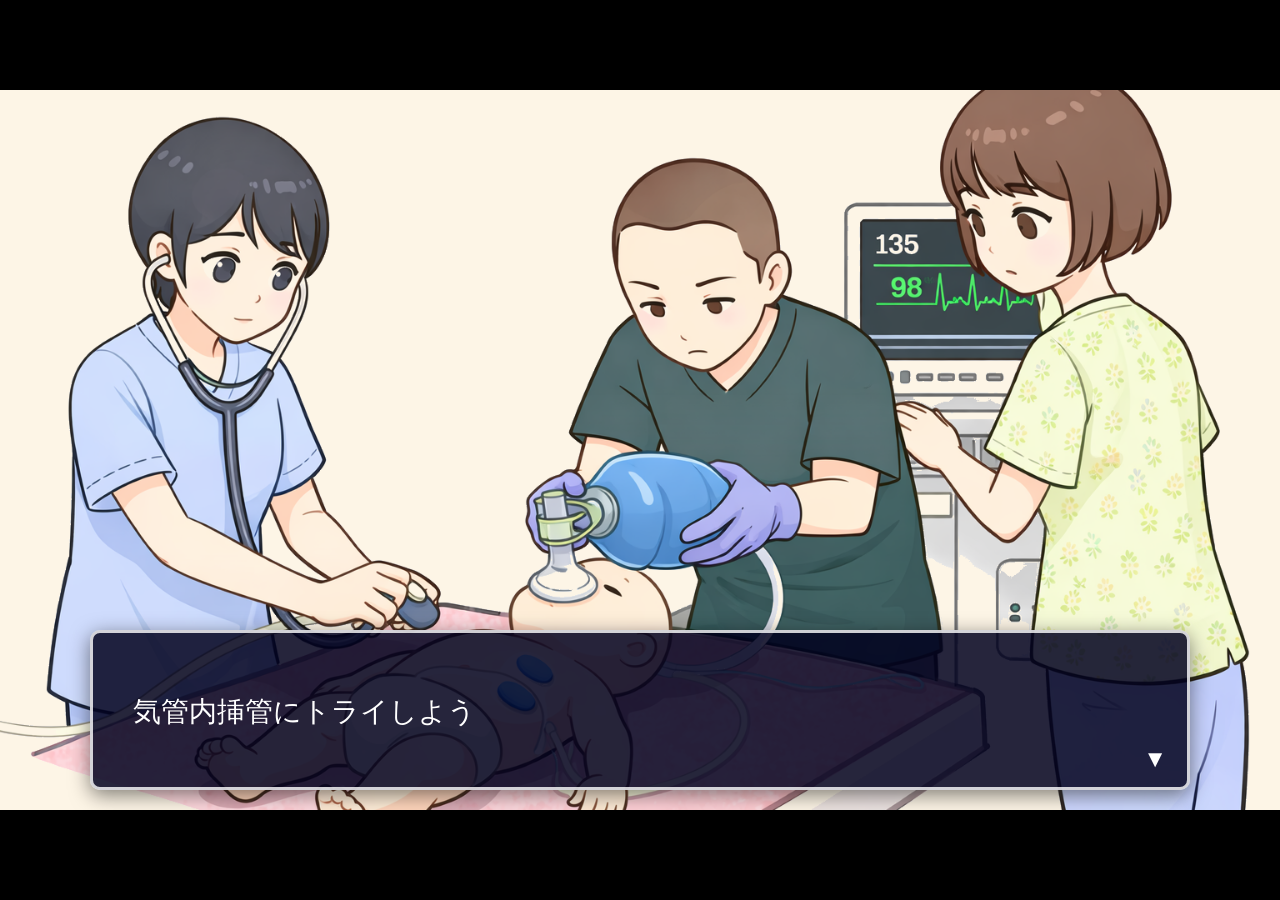
==== index.html @ 4980342a "気管内挿管のミニゲーム 最初のコミットです" ====
<!DOCTYPE html>
<html lang="ja">

<head>
    <meta charset="UTF-8">
    <meta name="viewport" content="width=device-width, initial-scale=1.0">
    <title>挿管ゲーム</title>
    <link rel="stylesheet" href="css/style.css">
</head>

<body>
    <div id="game-container">
        <!-- 背景レイヤー: 全画面表示の画像 -->
        <div id="background-layer">
            <div id="bg-image"></div>
        </div>

        <!-- キャラクタレイヤー: 左下に立ち絵を配置 (1名のみ表示) -->
        <div id="character-layer">
            <div id="active-character" class="standing-character hidden"></div>
        </div>

        <!-- ミニゲームレイヤー: 各種ウィンドウ -->
        <div id="minigame-container" class="hidden">
            <!-- CPAPミニゲーム -->
            <div class="window-box hidden" id="cpap-container">
                <div class="window-title">CPAP</div>
                <div id="cpap-bg">
                    <div id="cpap-mask"></div>
                </div>
                <div id="cpap-controls">
                    <!-- 圧力ゲージ -->
                    <div id="cpap-gauge">
                        <div id="cpap-gauge-target-zone"></div>
                        <div id="cpap-gauge-fill"></div>
                    </div>
                    <!-- 呼吸バッグ -->
                    <div id="cpap-bag"></div>
                </div>
            </div>

            <!-- SpO2ウィンドウ -->
            <div id="spo2-window" class="hidden">
                <div class="spo2-title">SpO2</div>
                <div class="spo2-value"><span id="spo2-number">90</span> %</div>
            </div>

            <!-- 頭部固定ミニゲーム -->
            <div class="window-box" id="head-fix-container">
                <div class="window-title">頭部固定</div>
                <div id="head-fix-bg"></div>
                <!-- ドロップターゲット -->
                <div id="towel-target" class="drop-target hidden"></div>
                <div id="hands-target" class="drop-target hidden"></div>
                <!-- ドラッグアイテム -->
                <div id="head-towel" class="draggable-item hidden"></div>
                <div id="nurse-hands" class="draggable-item hidden"></div>
            </div>

            <!-- 喉頭鏡ミニゲーム -->
            <div class="window-box hidden" id="window1">
                <div class="window-title">操作エリア</div>
                <div id="laryngoscope-area">
                    <div id="laryngoscope-tool" class="draggable-tool"></div>
                </div>
            </div>
            <div class="window-box hidden" id="window2">
                <div class="window-title">声帯ビュー</div>
                <div id="scope-lens">
                    <div id="scope-content" class="blurred"></div>
                </div>
            </div>
        </div>

        <!-- UIレイヤー: 台詞、カットイン、選択肢 -->
        <div id="ui-layer">
            <!-- 選択肢UI -->
            <div id="tool-selection" class="hidden">
                <div class="selection-message">渡す器具を選んでください</div>
                <div class="options-container">
                    <button class="tool-btn" data-tool="suction">吸引チューブ</button>
                    <button class="tool-btn" data-tool="tracheal">気管チューブ</button>
                    <button class="tool-btn" data-tool="bag">流量膨張式バッグ</button>
                </div>
            </div>

            <!-- カットイン表示領域 -->
            <div id="cutin-container" class="hidden">
                <div class="speed-lines"></div>
                <div id="cutin-image"></div>
            </div>

            <!-- 操作ヒント用UI (テストプレイ用) -->
            <div id="hint-panel" class="hidden">
                <span id="hint-text"></span>
            </div>

            <!-- ノベルゲーム風 台詞領域 (画面下部固定) -->
            <div id="dialog-box">
                <p id="dialog-text"></p>
                <div id="dialog-next-indicator" class="hidden">▼</div>
            </div>

            <!-- クリア画面 -->
            <div id="clear-screen" class="hidden">
                <h1>挿管完了！</h1>
                <p>よくできました</p>
                <button id="restart-btn">もう一度</button>
            </div>
        </div>
    </div>

    <!-- スクリプト -->
    <script src="js/ScaleManager.js"></script>
    <script src="js/main.js"></script>
</body>

</html>
---- css/style.css ----
body {
    margin: 0;
    overflow: hidden;
    background: #000;
    display: flex;
    align-items: center;
    justify-content: center;
    width: 100vw;
    height: 100vh;
    font-family: 'Hiragino Kaku Gothic ProN', 'Meiryo', sans-serif;
    user-select: none;
}

#game-container {
    position: relative;
    width: 1280px;
    height: 720px;
    overflow: hidden;
    background: #fdf5e6;
    /* 薄い背景色 */
    /* transform is applied via JS */
}

.hidden {
    display: none !important;
}

/* 背景やキャラクターの配置 */
#background-layer,
#character-layer,
#interaction-layer,
#ui-layer {
    position: absolute;
    width: 100%;
    height: 100%;
    top: 0;
    left: 0;
    pointer-events: none;
    /* 下のレイヤーのクリックを阻害しない */
}

/* 個別要素のポインター操作を許可 */
.character,
.draggable-tool,
.tool-btn,
#dialog-box,
#clear-screen {
    pointer-events: auto;
}

/* --- キャラクタープレースホルダー (立ち絵) --- */
.standing-character {
    position: absolute;
    bottom: -10px;
    /* Text box is bottom: 20px so this allows the character to overlap the text box neatly */
    background-size: contain;
    background-repeat: no-repeat;
    background-position: bottom left;
    transition: opacity 0.3s ease;
    z-index: 5;
    /* 台詞ボックスの後ろか前かは要調整、通常後ろ */
}

/* Character Specific Backgrounds */
.char-takei {
    width: 320px;
    height: 550px;
    left: 40px;
    background-image: url('../assets/img/takei1.png');
}

.char-itoshima {
    width: 380px;
    height: 650px;
    left: 80px;
    background-image: url('../assets/img/itoshima1.png');
}

.char-hatta {
    width: 350px;
    height: 580px;
    left: 20px;
    background-image: url('../assets/img/hatta1.png');
}

/* --- 背景画像 --- */
#bg-image {
    position: absolute;
    width: 100%;
    height: 100%;
    top: 0;
    left: 0;
    background-size: cover;
    background-position: center;
    background-repeat: no-repeat;
}

/* --- ミニゲームコンテナ (window1, window2) --- */
#minigame-container {
    position: absolute;
    top: 50px;
    left: 50%;
    transform: translateX(-50%);
    display: flex;
    gap: 40px;
    z-index: 15;
}

.window-box {
    width: 400px;
    height: 400px;
    background: #000;
    border: 6px solid #444;
    border-radius: 12px;
    box-shadow: 0 10px 30px rgba(0, 0, 0, 0.5), inset 0 0 30px rgba(0, 0, 0, 0.8);
    display: flex;
    flex-direction: column;
    align-items: center;
    position: relative;
    overflow: hidden;
}

.window-title {
    width: 100%;
    background: #444;
    color: #fff;
    text-align: center;
    font-size: 16px;
    padding: 5px 0;
    font-weight: bold;
    z-index: 5;
}

/* Window 1: 操作エリア */
#laryngoscope-area {
    position: relative;
    width: 100%;
    height: 100%;
}

#laryngoscope-tool {
    position: absolute;
    width: 120px;
    height: 120px;
    left: 140px;
    top: 140px;
    background-image: url('../assets/img/image.png');
    /* 指定された画像 */
    background-size: contain;
    background-repeat: no-repeat;
    background-position: center;
    cursor: grab;
    z-index: 2;
}

#laryngoscope-tool:active {
    cursor: grabbing;
}

/* Window 2: スコープ表示 */
#scope-lens {
    position: relative;
    width: 100%;
    height: 100%;
    overflow: hidden;
}

/* 十字線のオーバーレイ */
#scope-lens::after {
    content: '';
    position: absolute;
    top: 0;
    left: 0;
    right: 0;
    bottom: 0;
    background:
        linear-gradient(rgba(0, 255, 0, 0.4) 1px, transparent 1px) center / 100% 1px no-repeat,
        linear-gradient(90deg, rgba(0, 255, 0, 0.4) 1px, transparent 1px) center / 1px 100% no-repeat;
    pointer-events: none;
    z-index: 2;
}

#scope-content {
    position: absolute;
    /* 元の画像より大きくしてスライドマージンを確保 */
    width: 800px;
    height: 800px;
    top: -200px;
    left: -200px;
    background-image: url('../assets/img/vocal_cords.png');
    background-size: cover;
    background-position: center;
    transition: transform 0.1s ease-out, filter 0.5s ease;
}

#scope-content.blurred {
    filter: blur(8px) brightness(0.7);
}

/* --- テストプレイ用ヒントパネル --- */
#hint-panel {
    position: absolute;
    bottom: 20px;
    left: 20px;
    background: rgba(255, 255, 255, 0.95);
    border-left: 8px solid #ff9800;
    padding: 15px 25px;
    border-radius: 8px;
    box-shadow: 0 4px 15px rgba(0, 0, 0, 0.4);
    z-index: 100;
    max-width: 800px;
    font-size: 20px;
    font-weight: bold;
    color: #333;
    pointer-events: none;
    /* クリックを邪魔しない */
    animation: hintPulse 2s infinite ease-in-out;
}

@keyframes hintPulse {
    0% {
        transform: scale(1);
        box-shadow: 0 4px 15px rgba(0, 0, 0, 0.4);
    }

    50% {
        transform: scale(1.02);
        box-shadow: 0 8px 20px rgba(255, 152, 0, 0.6);
    }

    100% {
        transform: scale(1);
        box-shadow: 0 4px 15px rgba(0, 0, 0, 0.4);
    }
}

/* --- UI レイヤー --- */
#ui-layer {
    z-index: 20;
}

/* --- ノベルゲーム風 台詞ボックス --- */
#dialog-box {
    position: absolute;
    bottom: 20px;
    left: 50%;
    transform: translateX(-50%);
    width: 1100px;
    /* 大半の画面幅を占める */
    height: 160px;
    background: rgba(0, 0, 30, 0.85);
    /* 濃い紺色 */
    border: 3px solid rgba(255, 255, 255, 0.8);
    border-radius: 10px;
    color: #fff;
    font-size: 28px;
    line-height: 1.5;
    padding: 30px 40px;
    box-sizing: border-box;
    display: flex;
    align-items: flex-start;
    cursor: pointer;
    box-shadow: 0 5px 20px rgba(0, 0, 0, 0.5);
    z-index: 30;
    /* キャラクター絵等より手前 */
}

#dialog-next-indicator {
    position: absolute;
    bottom: 10px;
    right: 20px;
    font-size: 24px;
    animation: bounce 1s infinite alternate;
}

@keyframes bounce {
    0% {
        transform: translateY(0);
    }

    100% {
        transform: translateY(-10px);
    }
}

/* --- カットイン表現 --- */
#cutin-container {
    position: absolute;
    top: 0;
    left: -100%;
    /* 初期位置画面外 */
    width: 100%;
    height: 100%;
    transition: left 0.4s cubic-bezier(0.175, 0.885, 0.32, 1);
    z-index: 25;
    /* 全画面透過なので背景色は不要 */
    pointer-events: none;
}

#cutin-container.active {
    left: 0;
}

#cutin-image {
    width: 100%;
    height: 100%;
    background-size: contain;
    background-repeat: no-repeat;
    background-position: bottom right;
    /* 透過カットインが右下あたりに大きく出るように調整 */
}

/* --- 選択UI --- */
#tool-selection {
    position: absolute;
    top: 50%;
    left: 50%;
    transform: translate(-50%, -50%);
    background: rgba(255, 255, 255, 0.95);
    padding: 40px;
    border-radius: 16px;
    box-shadow: 0 10px 30px rgba(0, 0, 0, 0.3);
    text-align: center;
}

.selection-message {
    font-size: 32px;
    font-weight: bold;
    margin-bottom: 30px;
    color: #333;
}

.options-container {
    display: flex;
    gap: 30px;
    /* 余白を大きめに */
    justify-content: center;
}

.tool-btn {
    width: 220px;
    height: 280px;
    padding: 10px;
    font-size: 20px;
    font-weight: bold;
    color: #fff;
    background-color: #007bff;
    background-size: contain;
    background-repeat: no-repeat;
    background-position: center 20px;
    border: 4px solid #fff;
    border-radius: 12px;
    cursor: pointer;
    transition: transform 0.1s, box-shadow 0.2s;
    display: flex;
    align-items: flex-end;
    /* テキストを下部に配置 */
    justify-content: center;
    box-sizing: border-box;
    box-shadow: 0 4px 10px rgba(0, 0, 0, 0.2);
    text-shadow: 1px 1px 2px rgba(0, 0, 0, 0.8);
}

.tool-btn[data-tool="suction"] {
    background-image: url('../assets/img/suction_tube.png');
}

.tool-btn[data-tool="tracheal"] {
    background-image: url('../assets/img/tracheal_tube.png');
}

.tool-btn[data-tool="bag"] {
    background-image: url('../assets/img/bag_valve_mask.png');
}

.tool-btn:hover {
    box-shadow: 0 8px 20px rgba(0, 0, 0, 0.4);
    transform: scale(1.05);
}

.tool-btn:hover {
    background: #0056b3;
    transform: scale(1.05);
}

.tool-btn:active {
    transform: scale(0.95);
}

.tool-btn.wrong-choice {
    background: #dc3545;
    animation: shake 0.4s;
}

@keyframes shake {
    0% {
        transform: translateX(0);
    }

    25% {
        transform: translateX(-10px);
    }

    50% {
        transform: translateX(10px);
    }

    75% {
        transform: translateX(-10px);
    }

    100% {
        transform: translateX(0);
    }
}

/* --- クリア画面 --- */
#clear-screen {
    position: absolute;
    inset: 0;
    background: rgba(255, 255, 255, 0.9);
    display: flex;
    flex-direction: column;
    align-items: center;
    justify-content: center;
    z-index: 50;
}

#clear-screen h1 {
    font-size: 80px;
    color: #e00;
    text-shadow: 2px 2px 4px rgba(0, 0, 0, 0.2);
    margin-bottom: 20px;
}

#clear-screen p {
    font-size: 40px;
    margin-bottom: 50px;
}

#restart-btn {
    padding: 20px 40px;
    font-size: 32px;
    background: #28a745;
    color: white;
    border: none;
    border-radius: 12px;
    cursor: pointer;
}

/* --- 頭部固定ミニゲーム --- */
#head-fix-container {
    width: 600px;
    height: 600px;
    margin: 0 auto;
}

#head-fix-bg {
    position: absolute;
    width: 100%;
    height: calc(100% - 30px);
    /* window-titleの分を引く */
    top: 30px;
    left: 0;
    background-image: url('../assets/img/baby_head_sideview.png');
    background-size: cover;
    background-position: center;
    background-repeat: no-repeat;
    transition: transform 0.5s ease;
}

/* 背屈完了時のアニメーションクラス */
#head-fix-bg.extended {
    transform: rotate(15deg) translateY(-20px);
}

/* タオル移動時のハイライト（明滅） */
.golden-highlight {
    box-shadow: 0 0 15px 5px gold;
    animation: goldPulse 1.5s infinite alternate;
    border-radius: 8px;
    /* 丸みをつける */
}

@keyframes goldPulse {
    0% {
        box-shadow: 0 0 15px 5px gold;
    }

    100% {
        box-shadow: 0 0 25px 10px gold;
    }
}

/* ドラッグアイテム共通 */
.draggable-item {
    position: absolute;
    background-size: contain;
    background-repeat: no-repeat;
    background-position: center;
    cursor: grab;
    z-index: 10;
}

.draggable-item:active {
    cursor: grabbing;
}

#head-towel {
    width: 200px;
    height: 100px;
    background-image: url('../assets/img/towel_for_head.png');
    top: 250px;
    /* 顔付近の初期配置 */
    left: 200px;
}

#nurse-hands {
    width: 240px;
    height: 240px;
    background-image: url('../assets/img/nurse_hands.png');
    bottom: 20px;
    right: 20px;
}

/* ドロップターゲット（開発時の確認用、通常は隠すがデバッグ時はボーダーをつけると便利） */
.drop-target {
    position: absolute;
    /* border: 2px dashed rgba(255, 0, 0, 0.5); */
    pointer-events: none;
    z-index: 5;
}

#towel-target {
    width: 180px;
    height: 80px;
    top: 450px;
    /* 側面図の肩・首の下あたりに調整 */
    left: 260px;
}

#hands-target {
    width: 220px;
    height: 180px;
    top: 250px;
    /* 側面図の頭・顔のあたりに調整 */
    left: 100px;
}

/* 固定完了後の表示（ドラッグできなくする） */
.draggable-item.locked {
    pointer-events: none;
    cursor: default;
    filter: brightness(0.9);
}

/* --- CPAPミニゲーム --- */
#cpap-container {
    width: 600px;
    height: 600px;
    margin: 0 auto;
}

#cpap-bg {
    position: absolute;
    width: 100%;
    height: calc(100% - 30px);
    top: 30px;
    left: 0;
    background-image: url('../assets/img/baby_head_topdown.png');
    background-size: cover;
    background-position: center;
    background-repeat: no-repeat;
}

#cpap-mask {
    position: absolute;
    width: 200px;
    height: 200px;
    background-image: url('../assets/img/cpap_mask.png');
    background-size: contain;
    background-repeat: no-repeat;
    top: 150px;
    left: 170px;
    pointer-events: none;
}

#cpap-controls {
    position: absolute;
    right: 20px;
    bottom: 30px;
    display: flex;
    align-items: flex-end;
    gap: 20px;
}

/* 圧力ゲージ */
#cpap-gauge {
    width: 40px;
    height: 350px;
    background-color: #333;
    border: 2px solid #555;
    border-radius: 10px;
    position: relative;
    overflow: hidden;
}

#cpap-gauge-target-zone {
    position: absolute;
    width: 100%;
    height: 50%;
    /* 3-8の範囲 (5 / 10 = 50%) */
    bottom: 30%;
    /* 3の開始位置 (3 / 10 = 30%) */
    background-color: rgba(0, 255, 0, 0.2);
    border-top: 1px dashed rgba(255, 255, 255, 0.5);
    border-bottom: 1px dashed rgba(255, 255, 255, 0.5);
    z-index: 1;
}

#cpap-gauge-fill {
    position: absolute;
    bottom: 0;
    left: 0;
    width: 100%;
    height: 0%;
    /* JSで制御 */
    background-color: yellow;
    /* 初期色、JSで緑などに変更 */
    transition: height 0.1s linear, background-color 0.2s;
    z-index: 2;
}

/* 呼吸バッグ */
#cpap-bag {
    width: 150px;
    height: 150px;
    background-image: url('../assets/img/resuscitator_bag.png');
    background-size: contain;
    background-repeat: no-repeat;
    background-position: bottom right;
    cursor: pointer;
    transition: transform 0.1s;
}

#cpap-bag:active,
#cpap-bag.active-press {
    transform: scale(0.9);
}

/* SpO2ウィンドウ */
#spo2-window {
    position: absolute;
    top: 20px;
    right: 20px;
    width: 120px;
    background: rgba(0, 0, 0, 0.8);
    color: #0f0;
    border: 2px solid #333;
    border-radius: 8px;
    padding: 10px;
    text-align: center;
    font-family: monospace;
    z-index: 200;
}

.spo2-title {
    font-size: 14px;
    color: #aaa;
    margin-bottom: 5px;
}

.spo2-value {
    font-size: 32px;
    font-weight: bold;
}
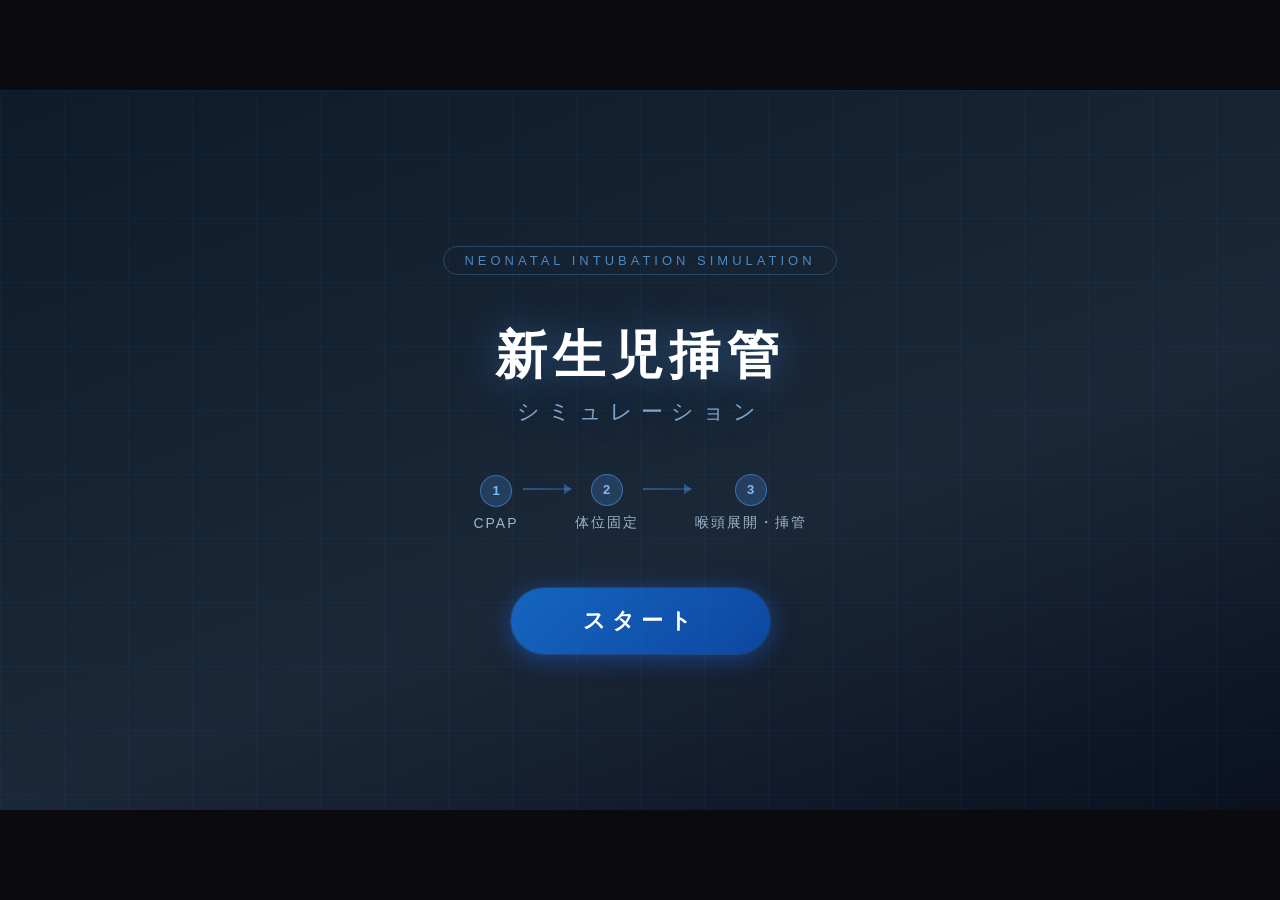
==== commit d3ff358d: "大幅に変更しました" ====
--- a/index.html
+++ b/index.html
@@ -1,118 +1,184 @@
 <!DOCTYPE html>
 <html lang="ja">
-
 <head>
     <meta charset="UTF-8">
     <meta name="viewport" content="width=device-width, initial-scale=1.0">
-    <title>挿管ゲーム</title>
-    <link rel="stylesheet" href="css/style.css">
+    <title>新生児挿管シミュレーション</title>
+    <style>
+        * { margin: 0; padding: 0; box-sizing: border-box; }
+
+        body {
+            background: #0a0a0f;
+            display: flex;
+            align-items: center;
+            justify-content: center;
+            width: 100vw;
+            height: 100vh;
+            font-family: 'Hiragino Kaku Gothic ProN', 'Meiryo', sans-serif;
+            overflow: hidden;
+        }
+
+        #title-screen {
+            position: relative;
+            width: 1280px;
+            height: 720px;
+            background: linear-gradient(160deg, #0d1b2a 0%, #1b2838 60%, #0a1020 100%);
+            display: flex;
+            flex-direction: column;
+            align-items: center;
+            justify-content: center;
+            gap: 48px;
+            overflow: hidden;
+        }
+
+        /* 背景グリッド装飾 */
+        #title-screen::before {
+            content: '';
+            position: absolute;
+            inset: 0;
+            pointer-events: none;
+            background-image:
+                linear-gradient(rgba(80,160,255,0.04) 1px, transparent 1px),
+                linear-gradient(90deg, rgba(80,160,255,0.04) 1px, transparent 1px);
+            background-size: 64px 64px;
+        }
+
+        .title-badge {
+            font-size: 13px;
+            letter-spacing: 4px;
+            color: rgba(100,180,255,0.7);
+            text-transform: uppercase;
+            border: 1px solid rgba(100,180,255,0.25);
+            padding: 6px 20px;
+            border-radius: 20px;
+        }
+
+        h1 {
+            font-size: 52px;
+            font-weight: 900;
+            color: #fff;
+            letter-spacing: 6px;
+            text-shadow: 0 0 40px rgba(80,160,255,0.4);
+            text-align: center;
+            line-height: 1.25;
+        }
+
+        h1 span {
+            display: block;
+            font-size: 22px;
+            font-weight: 400;
+            color: rgba(160,210,255,0.75);
+            letter-spacing: 8px;
+            margin-top: 10px;
+        }
+
+        .flow-bar {
+            display: flex;
+            align-items: center;
+            gap: 0;
+        }
+
+        .flow-step {
+            display: flex;
+            flex-direction: column;
+            align-items: center;
+            gap: 8px;
+        }
+
+        .flow-step .num {
+            width: 32px;
+            height: 32px;
+            border-radius: 50%;
+            background: rgba(80,160,255,0.2);
+            border: 1.5px solid rgba(80,160,255,0.5);
+            color: rgba(140,200,255,0.9);
+            font-size: 13px;
+            font-weight: bold;
+            display: flex;
+            align-items: center;
+            justify-content: center;
+        }
+
+        .flow-step .label {
+            font-size: 14px;
+            color: rgba(200,230,255,0.75);
+            letter-spacing: 2px;
+            white-space: nowrap;
+        }
+
+        .flow-arrow {
+            width: 48px;
+            height: 2px;
+            background: linear-gradient(to right, rgba(80,160,255,0.4), rgba(80,160,255,0.2));
+            margin: 0 4px;
+            margin-bottom: 28px;
+            position: relative;
+        }
+
+        .flow-arrow::after {
+            content: '';
+            position: absolute;
+            right: -1px;
+            top: -4px;
+            border-top: 5px solid transparent;
+            border-bottom: 5px solid transparent;
+            border-left: 8px solid rgba(80,160,255,0.4);
+        }
+
+        #start-btn {
+            margin-top: 8px;
+            padding: 18px 72px;
+            font-size: 22px;
+            font-weight: bold;
+            letter-spacing: 6px;
+            color: #fff;
+            background: linear-gradient(135deg, #1565c0, #0d47a1);
+            border: none;
+            border-radius: 50px;
+            cursor: pointer;
+            box-shadow: 0 4px 24px rgba(30,100,220,0.5), 0 0 0 1px rgba(80,160,255,0.2);
+            transition: transform 0.15s, box-shadow 0.15s;
+        }
+
+        #start-btn:hover {
+            transform: translateY(-2px) scale(1.03);
+            box-shadow: 0 8px 36px rgba(30,100,220,0.7), 0 0 0 1px rgba(80,160,255,0.4);
+        }
+
+        #start-btn:active {
+            transform: translateY(0) scale(0.99);
+        }
+    </style>
 </head>
+<body>
+    <div id="title-screen">
+        <div class="title-badge">Neonatal Intubation Simulation</div>
 
-<body>
-    <div id="game-container">
-        <!-- 背景レイヤー: 全画面表示の画像 -->
-        <div id="background-layer">
-            <div id="bg-image"></div>
-        </div>
+        <h1>
+            新生児挿管
+            <span>シミュレーション</span>
+        </h1>
 
-        <!-- キャラクタレイヤー: 左下に立ち絵を配置 (1名のみ表示) -->
-        <div id="character-layer">
-            <div id="active-character" class="standing-character hidden"></div>
-        </div>
-
-        <!-- ミニゲームレイヤー: 各種ウィンドウ -->
-        <div id="minigame-container" class="hidden">
-            <!-- CPAPミニゲーム -->
-            <div class="window-box hidden" id="cpap-container">
-                <div class="window-title">CPAP</div>
-                <div id="cpap-bg">
-                    <div id="cpap-mask"></div>
-                </div>
-                <div id="cpap-controls">
-                    <!-- 圧力ゲージ -->
-                    <div id="cpap-gauge">
-                        <div id="cpap-gauge-target-zone"></div>
-                        <div id="cpap-gauge-fill"></div>
-                    </div>
-                    <!-- 呼吸バッグ -->
-                    <div id="cpap-bag"></div>
-                </div>
+        <div class="flow-bar">
+            <div class="flow-step">
+                <div class="num">1</div>
+                <div class="label">CPAP</div>
             </div>
-
-            <!-- SpO2ウィンドウ -->
-            <div id="spo2-window" class="hidden">
-                <div class="spo2-title">SpO2</div>
-                <div class="spo2-value"><span id="spo2-number">90</span> %</div>
+            <div class="flow-arrow"></div>
+            <div class="flow-step">
+                <div class="num">2</div>
+                <div class="label">体位固定</div>
             </div>
-
-            <!-- 頭部固定ミニゲーム -->
-            <div class="window-box" id="head-fix-container">
-                <div class="window-title">頭部固定</div>
-                <div id="head-fix-bg"></div>
-                <!-- ドロップターゲット -->
-                <div id="towel-target" class="drop-target hidden"></div>
-                <div id="hands-target" class="drop-target hidden"></div>
-                <!-- ドラッグアイテム -->
-                <div id="head-towel" class="draggable-item hidden"></div>
-                <div id="nurse-hands" class="draggable-item hidden"></div>
-            </div>
-
-            <!-- 喉頭鏡ミニゲーム -->
-            <div class="window-box hidden" id="window1">
-                <div class="window-title">操作エリア</div>
-                <div id="laryngoscope-area">
-                    <div id="laryngoscope-tool" class="draggable-tool"></div>
-                </div>
-            </div>
-            <div class="window-box hidden" id="window2">
-                <div class="window-title">声帯ビュー</div>
-                <div id="scope-lens">
-                    <div id="scope-content" class="blurred"></div>
-                </div>
+            <div class="flow-arrow"></div>
+            <div class="flow-step">
+                <div class="num">3</div>
+                <div class="label">喉頭展開・挿管</div>
             </div>
         </div>
 
-        <!-- UIレイヤー: 台詞、カットイン、選択肢 -->
-        <div id="ui-layer">
-            <!-- 選択肢UI -->
-            <div id="tool-selection" class="hidden">
-                <div class="selection-message">渡す器具を選んでください</div>
-                <div class="options-container">
-                    <button class="tool-btn" data-tool="suction">吸引チューブ</button>
-                    <button class="tool-btn" data-tool="tracheal">気管チューブ</button>
-                    <button class="tool-btn" data-tool="bag">流量膨張式バッグ</button>
-                </div>
-            </div>
-
-            <!-- カットイン表示領域 -->
-            <div id="cutin-container" class="hidden">
-                <div class="speed-lines"></div>
-                <div id="cutin-image"></div>
-            </div>
-
-            <!-- 操作ヒント用UI (テストプレイ用) -->
-            <div id="hint-panel" class="hidden">
-                <span id="hint-text"></span>
-            </div>
-
-            <!-- ノベルゲーム風 台詞領域 (画面下部固定) -->
-            <div id="dialog-box">
-                <p id="dialog-text"></p>
-                <div id="dialog-next-indicator" class="hidden">▼</div>
-            </div>
-
-            <!-- クリア画面 -->
-            <div id="clear-screen" class="hidden">
-                <h1>挿管完了！</h1>
-                <p>よくできました</p>
-                <button id="restart-btn">もう一度</button>
-            </div>
-        </div>
+        <button id="start-btn" onclick="window.location.href='cpap/index.html'">
+            スタート
+        </button>
     </div>
-
-    <!-- スクリプト -->
-    <script src="js/ScaleManager.js"></script>
-    <script src="js/main.js"></script>
 </body>
-
-</html>+</html>
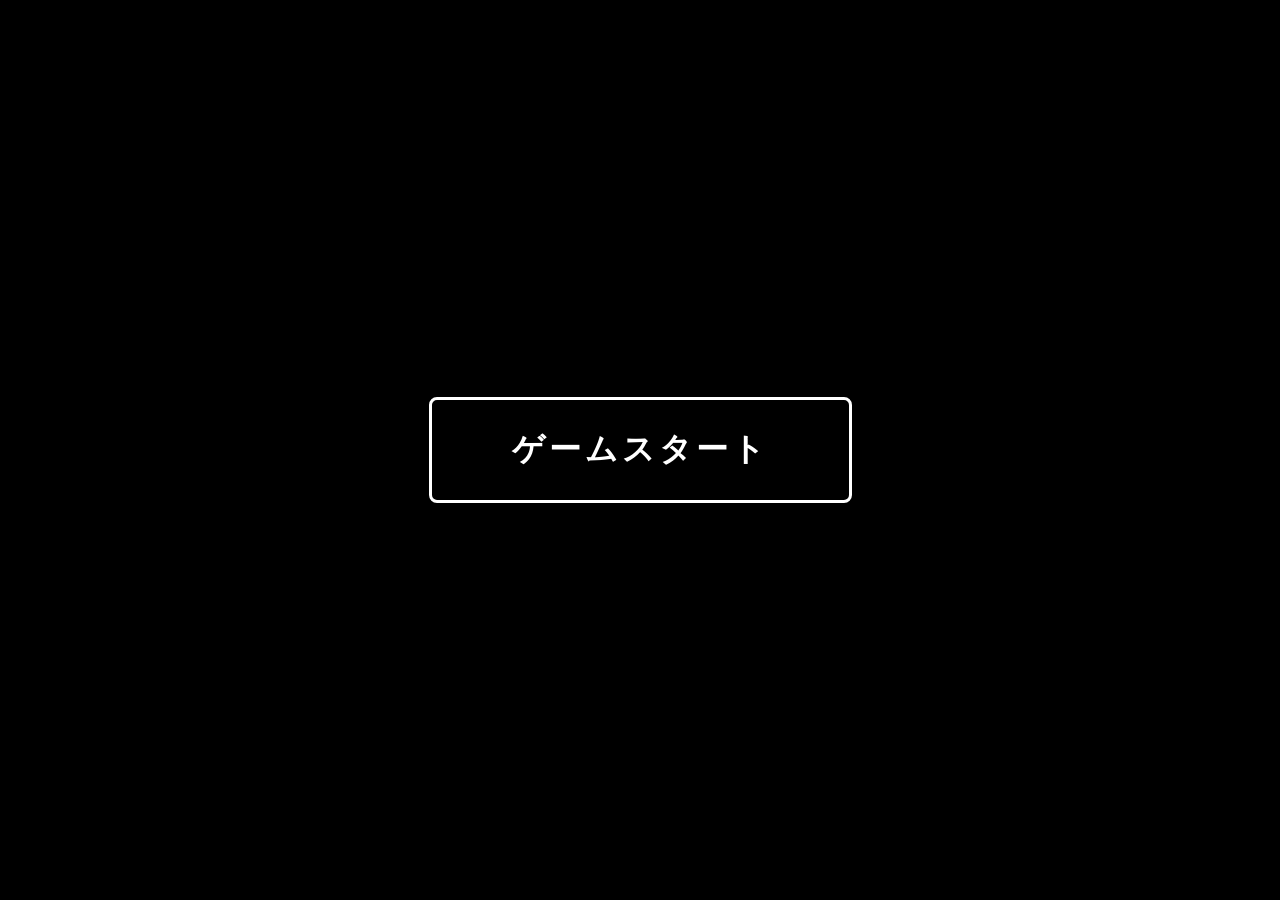
==== commit b5ea9a27: "素材を大幅に変更しました" ====
--- a/index.html
+++ b/index.html
@@ -6,179 +6,40 @@
     <title>新生児挿管シミュレーション</title>
     <style>
         * { margin: 0; padding: 0; box-sizing: border-box; }
-
         body {
-            background: #0a0a0f;
+            background: #000;
             display: flex;
+            justify-content: center;
             align-items: center;
-            justify-content: center;
-            width: 100vw;
             height: 100vh;
-            font-family: 'Hiragino Kaku Gothic ProN', 'Meiryo', sans-serif;
-            overflow: hidden;
+            font-family: 'Hiragino Kaku Gothic ProN', 'Noto Sans JP', sans-serif;
         }
-
-        #title-screen {
-            position: relative;
-            width: 1280px;
-            height: 720px;
-            background: linear-gradient(160deg, #0d1b2a 0%, #1b2838 60%, #0a1020 100%);
-            display: flex;
-            flex-direction: column;
-            align-items: center;
-            justify-content: center;
-            gap: 48px;
-            overflow: hidden;
+        #start-btn {
+            padding: 28px 80px;
+            font-size: 32px;
+            font-weight: bold;
+            color: #fff;
+            background: transparent;
+            border: 3px solid #fff;
+            border-radius: 8px;
+            cursor: pointer;
+            letter-spacing: 4px;
+            transition: background 0.2s, color 0.2s;
         }
-
-        /* 背景グリッド装飾 */
-        #title-screen::before {
-            content: '';
-            position: absolute;
-            inset: 0;
-            pointer-events: none;
-            background-image:
-                linear-gradient(rgba(80,160,255,0.04) 1px, transparent 1px),
-                linear-gradient(90deg, rgba(80,160,255,0.04) 1px, transparent 1px);
-            background-size: 64px 64px;
-        }
-
-        .title-badge {
-            font-size: 13px;
-            letter-spacing: 4px;
-            color: rgba(100,180,255,0.7);
-            text-transform: uppercase;
-            border: 1px solid rgba(100,180,255,0.25);
-            padding: 6px 20px;
-            border-radius: 20px;
-        }
-
-        h1 {
-            font-size: 52px;
-            font-weight: 900;
-            color: #fff;
-            letter-spacing: 6px;
-            text-shadow: 0 0 40px rgba(80,160,255,0.4);
-            text-align: center;
-            line-height: 1.25;
-        }
-
-        h1 span {
-            display: block;
-            font-size: 22px;
-            font-weight: 400;
-            color: rgba(160,210,255,0.75);
-            letter-spacing: 8px;
-            margin-top: 10px;
-        }
-
-        .flow-bar {
-            display: flex;
-            align-items: center;
-            gap: 0;
-        }
-
-        .flow-step {
-            display: flex;
-            flex-direction: column;
-            align-items: center;
-            gap: 8px;
-        }
-
-        .flow-step .num {
-            width: 32px;
-            height: 32px;
-            border-radius: 50%;
-            background: rgba(80,160,255,0.2);
-            border: 1.5px solid rgba(80,160,255,0.5);
-            color: rgba(140,200,255,0.9);
-            font-size: 13px;
-            font-weight: bold;
-            display: flex;
-            align-items: center;
-            justify-content: center;
-        }
-
-        .flow-step .label {
-            font-size: 14px;
-            color: rgba(200,230,255,0.75);
-            letter-spacing: 2px;
-            white-space: nowrap;
-        }
-
-        .flow-arrow {
-            width: 48px;
-            height: 2px;
-            background: linear-gradient(to right, rgba(80,160,255,0.4), rgba(80,160,255,0.2));
-            margin: 0 4px;
-            margin-bottom: 28px;
-            position: relative;
-        }
-
-        .flow-arrow::after {
-            content: '';
-            position: absolute;
-            right: -1px;
-            top: -4px;
-            border-top: 5px solid transparent;
-            border-bottom: 5px solid transparent;
-            border-left: 8px solid rgba(80,160,255,0.4);
-        }
-
-        #start-btn {
-            margin-top: 8px;
-            padding: 18px 72px;
-            font-size: 22px;
-            font-weight: bold;
-            letter-spacing: 6px;
-            color: #fff;
-            background: linear-gradient(135deg, #1565c0, #0d47a1);
-            border: none;
-            border-radius: 50px;
-            cursor: pointer;
-            box-shadow: 0 4px 24px rgba(30,100,220,0.5), 0 0 0 1px rgba(80,160,255,0.2);
-            transition: transform 0.15s, box-shadow 0.15s;
-        }
-
         #start-btn:hover {
-            transform: translateY(-2px) scale(1.03);
-            box-shadow: 0 8px 36px rgba(30,100,220,0.7), 0 0 0 1px rgba(80,160,255,0.4);
-        }
-
-        #start-btn:active {
-            transform: translateY(0) scale(0.99);
+            background: rgba(255,255,255,0.15);
         }
     </style>
 </head>
 <body>
-    <div id="title-screen">
-        <div class="title-badge">Neonatal Intubation Simulation</div>
+    <button id="start-btn">ゲームスタート</button>
 
-        <h1>
-            新生児挿管
-            <span>シミュレーション</span>
-        </h1>
-
-        <div class="flow-bar">
-            <div class="flow-step">
-                <div class="num">1</div>
-                <div class="label">CPAP</div>
-            </div>
-            <div class="flow-arrow"></div>
-            <div class="flow-step">
-                <div class="num">2</div>
-                <div class="label">体位固定</div>
-            </div>
-            <div class="flow-arrow"></div>
-            <div class="flow-step">
-                <div class="num">3</div>
-                <div class="label">喉頭展開・挿管</div>
-            </div>
-        </div>
-
-        <button id="start-btn" onclick="window.location.href='cpap/index.html'">
-            スタート
-        </button>
-    </div>
+    <script src="shared/js/bgm.js" data-bgm="shared/assets/soukanbgm.mp3"></script>
+    <script>
+        document.getElementById('start-btn').addEventListener('click', function () {
+            // このクリックでブラウザの音声自動再生ブロックが解除される
+            window.location.replace('cpap/index.html');
+        });
+    </script>
 </body>
 </html>
